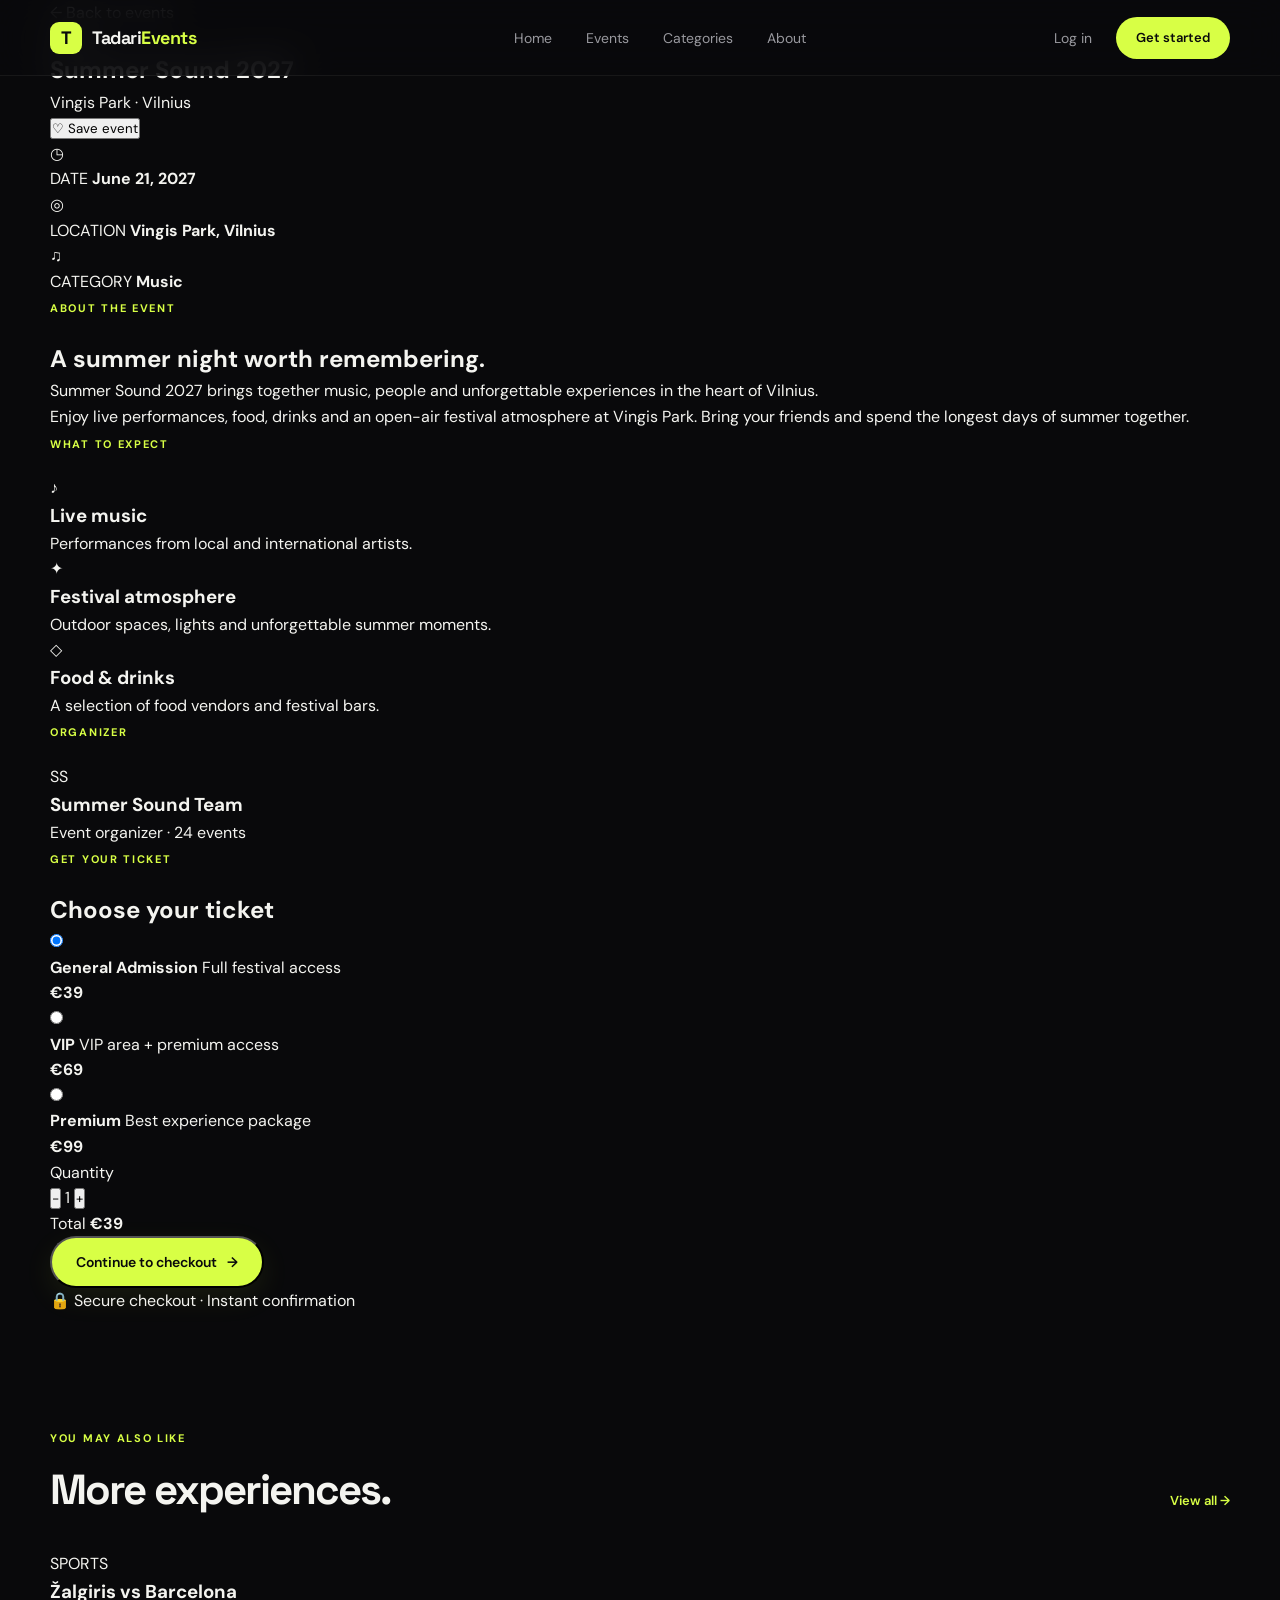
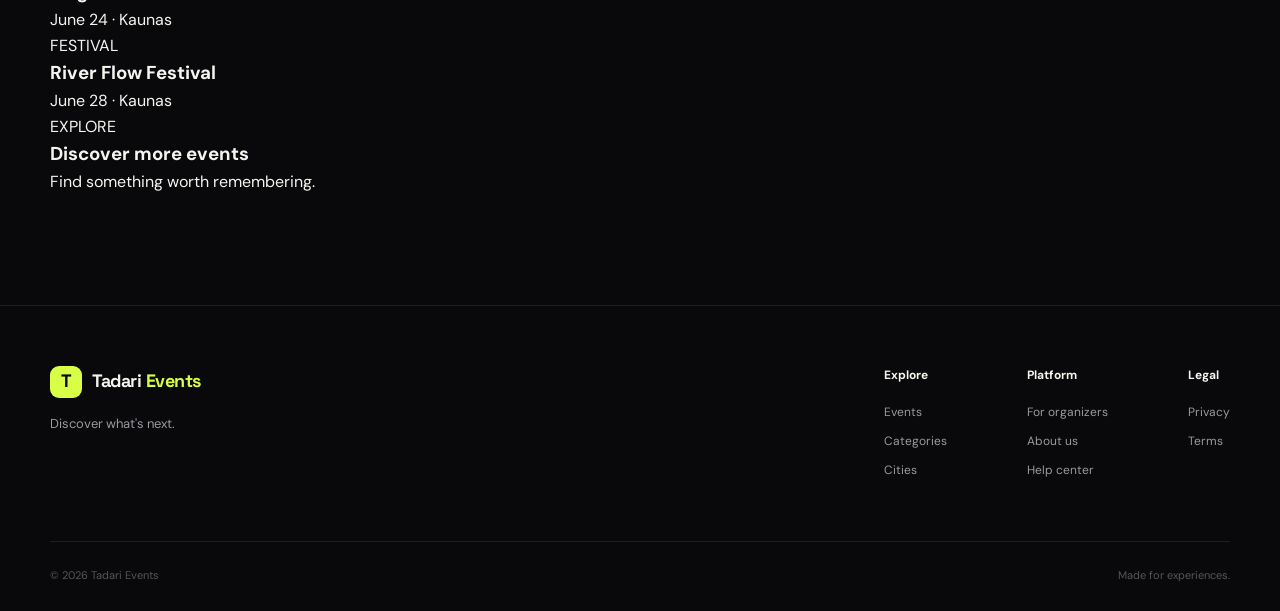
==== event.html @ 3b895009 "event.html" ====
<!DOCTYPE html>
<html lang="en">
<head>
    <meta charset="UTF-8">
    <meta name="viewport" content="width=device-width, initial-scale=1.0">

    <title>Summer Sound 2027 — Tadari Events</title>

    <meta
        name="description"
        content="Summer Sound 2027 event details and tickets."
    >

    <link rel="preconnect" href="https://fonts.googleapis.com">
    <link rel="preconnect" href="https://fonts.gstatic.com" crossorigin>

    <link
        href="https://fonts.googleapis.com/css2?family=DM+Sans:wght@400;500;600;700&family=Space+Grotesk:wght@500;600;700&display=swap"
        rel="stylesheet"
    >

    <link rel="stylesheet" href="style.css">
</head>

<body>

<!-- =========================
     HEADER
========================= -->

<header class="header">

    <div class="container nav">

        <a href="index.html" class="logo">

            <span class="logo-mark">T</span>

            <span>
                Tadari<span class="logo-accent">Events</span>
            </span>

        </a>


        <nav class="main-nav">

            <a href="index.html">
                Home
            </a>

            <a href="index.html#events">
                Events
            </a>

            <a href="index.html#categories">
                Categories
            </a>

            <a href="index.html#about">
                About
            </a>

        </nav>


        <div class="nav-actions">

            <a href="#" class="login-link">
                Log in
            </a>

            <a href="#" class="btn btn-small">
                Get started
            </a>

        </div>


        <button
            class="mobile-menu"
            id="mobileMenu"
            aria-label="Open menu"
        >
            <span></span>
            <span></span>
            <span></span>
        </button>

    </div>

</header>


<!-- =========================
     EVENT HERO
========================= -->

<main>

<section class="event-detail-hero">

    <div class="event-detail-image">

        <div class="event-detail-overlay"></div>

        <div class="container event-detail-content">

            <a
                href="index.html#events"
                class="back-link"
            >
                ← Back to events
            </a>


            <div class="event-detail-bottom">

                <div>

                    <span class="event-detail-category">
                        MUSIC
                    </span>

                    <h1>
                        Summer Sound 2027
                    </h1>

                    <p class="event-detail-location">
                        Vingis Park · Vilnius
                    </p>

                </div>


                <button
                    class="detail-favorite"
                    id="detailFavorite"
                >
                    ♡
                    <span>
                        Save event
                    </span>
                </button>

            </div>

        </div>

    </div>

</section>


<!-- =========================
     EVENT INFORMATION
========================= -->

<section class="event-main">

    <div class="container event-layout">


        <!-- LEFT -->

        <div class="event-description">

            <div class="event-meta">

                <div class="meta-item">

                    <span class="meta-icon">
                        ◷
                    </span>

                    <div>

                        <span class="meta-label">
                            DATE
                        </span>

                        <strong>
                            June 21, 2027
                        </strong>

                    </div>

                </div>


                <div class="meta-item">

                    <span class="meta-icon">
                        ◎
                    </span>

                    <div>

                        <span class="meta-label">
                            LOCATION
                        </span>

                        <strong>
                            Vingis Park, Vilnius
                        </strong>

                    </div>

                </div>


                <div class="meta-item">

                    <span class="meta-icon">
                        ♫
                    </span>

                    <div>

                        <span class="meta-label">
                            CATEGORY
                        </span>

                        <strong>
                            Music
                        </strong>

                    </div>

                </div>

            </div>


            <div class="detail-section">

                <span class="section-label">
                    ABOUT THE EVENT
                </span>

                <h2>
                    A summer night worth remembering.
                </h2>

                <p>
                    Summer Sound 2027 brings together music,
                    people and unforgettable experiences in
                    the heart of Vilnius.
                </p>

                <p>
                    Enjoy live performances, food, drinks and
                    an open-air festival atmosphere at Vingis
                    Park. Bring your friends and spend the
                    longest days of summer together.
                </p>

            </div>


            <div class="detail-section">

                <span class="section-label">
                    WHAT TO EXPECT
                </span>


                <div class="expect-grid">

                    <div class="expect-item">

                        <span class="expect-icon">
                            ♪
                        </span>

                        <h3>
                            Live music
                        </h3>

                        <p>
                            Performances from local and
                            international artists.
                        </p>

                    </div>


                    <div class="expect-item">

                        <span class="expect-icon">
                            ✦
                        </span>

                        <h3>
                            Festival atmosphere
                        </h3>

                        <p>
                            Outdoor spaces, lights and
                            unforgettable summer moments.
                        </p>

                    </div>


                    <div class="expect-item">

                        <span class="expect-icon">
                            ◇
                        </span>

                        <h3>
                            Food & drinks
                        </h3>

                        <p>
                            A selection of food vendors
                            and festival bars.
                        </p>

                    </div>

                </div>

            </div>


            <div class="detail-section organizer-section">

                <span class="section-label">
                    ORGANIZER
                </span>

                <div class="organizer">

                    <div class="organizer-avatar">
                        SS
                    </div>

                    <div>

                        <h3>
                            Summer Sound Team
                        </h3>

                        <p>
                            Event organizer · 24 events
                        </p>

                    </div>

                </div>

            </div>

        </div>


        <!-- RIGHT / TICKET CARD -->

        <aside class="ticket-card">

            <div class="ticket-card-header">

                <span class="section-label">
                    GET YOUR TICKET
                </span>

                <h2>
                    Choose your ticket
                </h2>

            </div>


            <!-- Ticket 1 -->

            <label class="ticket-option">

                <input
                    type="radio"
                    name="ticket"
                    value="39"
                    checked
                >

                <div class="ticket-option-content">

                    <div>

                        <strong>
                            General Admission
                        </strong>

                        <span>
                            Full festival access
                        </span>

                    </div>

                    <b>
                        €39
                    </b>

                </div>

            </label>


            <!-- Ticket 2 -->

            <label class="ticket-option">

                <input
                    type="radio"
                    name="ticket"
                    value="69"
                >

                <div class="ticket-option-content">

                    <div>

                        <strong>
                            VIP
                        </strong>

                        <span>
                            VIP area + premium access
                        </span>

                    </div>

                    <b>
                        €69
                    </b>

                </div>

            </label>


            <!-- Ticket 3 -->

            <label class="ticket-option">

                <input
                    type="radio"
                    name="ticket"
                    value="99"
                >

                <div class="ticket-option-content">

                    <div>

                        <strong>
                            Premium
                        </strong>

                        <span>
                            Best experience package
                        </span>

                    </div>

                    <b>
                        €99
                    </b>

                </div>

            </label>


            <!-- Quantity -->

            <div class="quantity-row">

                <span>
                    Quantity
                </span>

                <div class="quantity">

                    <button id="quantityMinus">
                        −
                    </button>

                    <span id="quantity">
                        1
                    </span>

                    <button id="quantityPlus">
                        +
                    </button>

                </div>

            </div>


            <!-- Total -->

            <div class="ticket-total">

                <span>
                    Total
                </span>

                <strong id="totalPrice">
                    €39
                </strong>

            </div>


            <button
                class="btn btn-primary ticket-button"
                id="buyButton"
            >
                Continue to checkout
                <span>→</span>
            </button>


            <p class="secure-text">
                🔒 Secure checkout · Instant confirmation
            </p>

        </aside>

    </div>

</section>


<!-- =========================
     RELATED EVENTS
========================= -->

<section class="section related-section">

    <div class="container">

        <div class="section-header">

            <div>

                <span class="section-label">
                    YOU MAY ALSO LIKE
                </span>

                <h2>
                    More experiences.
                </h2>

            </div>

            <a
                href="index.html#events"
                class="text-link"
            >
                View all →
            </a>

        </div>


        <div class="related-grid">

            <a
                href="event.html"
                class="related-card"
            >

                <div class="related-image related-image-1">

                    <span>
                        SPORTS
                    </span>

                </div>

                <div class="related-info">

                    <h3>
                        Žalgiris vs Barcelona
                    </h3>

                    <p>
                        June 24 · Kaunas
                    </p>

                </div>

            </a>


            <a
                href="event.html"
                class="related-card"
            >

                <div class="related-image related-image-2">

                    <span>
                        FESTIVAL
                    </span>

                </div>

                <div class="related-info">

                    <h3>
                        River Flow Festival
                    </h3>

                    <p>
                        June 28 · Kaunas
                    </p>

                </div>

            </a>


            <a
                href="index.html#events"
                class="related-card"
            >

                <div class="related-image related-image-3">

                    <span>
                        EXPLORE
                    </span>

                </div>

                <div class="related-info">

                    <h3>
                        Discover more events
                    </h3>

                    <p>
                        Find something worth remembering.
                    </p>

                </div>

            </a>

        </div>

    </div>

</section>

</main>


<!-- =========================
     FOOTER
========================= -->

<footer class="footer">

    <div class="container footer-content">

        <div>

            <a
                href="index.html"
                class="logo footer-logo"
            >

                <span class="logo-mark">
                    T
                </span>

                <span>
                    Tadari<span class="logo-accent">
                        Events
                    </span>
                </span>

            </a>

            <p class="footer-description">
                Discover what's next.
            </p>

        </div>


        <div class="footer-links">

            <div>

                <h4>
                    Explore
                </h4>

                <a href="index.html#events">
                    Events
                </a>

                <a href="index.html#categories">
                    Categories
                </a>

                <a href="#">
                    Cities
                </a>

            </div>


            <div>

                <h4>
                    Platform
                </h4>

                <a href="#">
                    For organizers
                </a>

                <a href="index.html#about">
                    About us
                </a>

                <a href="#">
                    Help center
                </a>

            </div>


            <div>

                <h4>
                    Legal
                </h4>

                <a href="#">
                    Privacy
                </a>

                <a href="#">
                    Terms
                </a>

            </div>

        </div>

    </div>


    <div class="container copyright">

        <span>
            © 2026 Tadari Events
        </span>

        <span>
            Made for experiences.
        </span>

    </div>

</footer>


<script src="app.js"></script>

</body>
</html>
---- style.css ----
/* ==========================================
   TADARI EVENTS
   MAIN STYLESHEET
========================================== */


/* ==========================================
   VARIABLES
========================================== */

:root {

    --bg: #09090b;

    --surface: #111114;

    --surface-light: #18181c;

    --text: #f4f4f0;

    --text-muted: #99999f;

    --text-dark: #65656b;

    --accent: #d8ff45;

    --accent-dark: #b9df28;

    --border: rgba(255, 255, 255, 0.09);

    --container: 1180px;

    --radius: 18px;
}


/* ==========================================
   RESET
========================================== */

* {
    margin: 0;
    padding: 0;
    box-sizing: border-box;
}


html {
    scroll-behavior: smooth;
}


body {

    font-family:
        "DM Sans",
        Arial,
        sans-serif;

    background: var(--bg);

    color: var(--text);

    line-height: 1.6;

    overflow-x: hidden;
}


body,
button,
input,
select {
    font-family:
        "DM Sans",
        Arial,
        sans-serif;
}


a {
    color: inherit;

    text-decoration: none;
}


button {
    font-family: inherit;

    cursor: pointer;
}


img {
    max-width: 100%;

    display: block;
}


/* ==========================================
   CONTAINER
========================================== */

.container {

    width:
        min(
            calc(100% - 48px),
            var(--container)
        );

    margin-left: auto;

    margin-right: auto;
}


/* ==========================================
   HEADER
========================================== */

.header {

    position: fixed;

    top: 0;
    left: 0;

    width: 100%;

    height: 76px;

    z-index: 1000;

    background:
        rgba(9, 9, 11, 0.82);

    backdrop-filter:
        blur(18px);

    -webkit-backdrop-filter:
        blur(18px);

    border-bottom:
        1px solid rgba(255,255,255,0.06);
}


.nav {

    height: 76px;

    display: flex;

    align-items: center;

    justify-content: space-between;
}


/* ==========================================
   LOGO
========================================== */

.logo {

    display: flex;

    align-items: center;

    gap: 10px;

    font-family:
        "Space Grotesk",
        sans-serif;

    font-size: 18px;

    font-weight: 700;

    letter-spacing: -0.5px;
}


.logo-mark {

    width: 32px;

    height: 32px;

    display: grid;

    place-items: center;

    background: var(--accent);

    color: #09090b;

    border-radius: 9px;

    font-weight: 700;
}


.logo-accent {
    color: var(--accent);
}


/* ==========================================
   NAVIGATION
========================================== */

.main-nav {

    display: flex;

    align-items: center;

    gap: 34px;

    margin-left: 70px;
}


.main-nav a {

    position: relative;

    color: var(--text-muted);

    font-size: 14px;

    transition:
        color 0.2s ease;
}


.main-nav a:hover,
.main-nav a.active {

    color: var(--text);
}


.main-nav a.active::after {

    content: "";

    position: absolute;

    left: 0;
    right: 0;

    bottom: -10px;

    width: 4px;

    height: 4px;

    margin: auto;

    background: var(--accent);

    border-radius: 50%;
}


/* ==========================================
   NAV ACTIONS
========================================== */

.nav-actions {

    display: flex;

    align-items: center;

    gap: 24px;
}


.login-link {

    color: var(--text-muted);

    font-size: 14px;

    transition:
        color 0.2s ease;
}


.login-link:hover {
    color: var(--text);
}


/* ==========================================
   BUTTONS
========================================== */

.btn {

    display: inline-flex;

    align-items: center;

    justify-content: center;

    gap: 10px;

    border-radius: 999px;

    font-weight: 600;

    transition:
        transform 0.2s ease,
        background 0.2s ease,
        box-shadow 0.2s ease;
}


.btn:hover {

    transform:
        translateY(-2px);
}


.btn-small {

    background: var(--accent);

    color: #09090b;

    padding: 11px 20px;

    font-size: 13px;
}


.btn-primary {

    background: var(--accent);

    color: #09090b;

    padding: 15px 24px;

    font-size: 14px;

    box-shadow:
        0 10px 30px
        rgba(216,255,69,0.08);
}


.btn-primary:hover {

    background: #e3ff70;

    box-shadow:
        0 15px 35px
        rgba(216,255,69,0.14);
}


.btn-secondary {

    background:
        rgba(255,255,255,0.04);

    border:
        1px solid var(--border);

    color: var(--text);

    padding: 14px 23px;

    font-size: 14px;
}


.btn-secondary:hover {

    background:
        rgba(255,255,255,0.08);
}


/* ==========================================
   MOBILE MENU
========================================== */

.mobile-menu {

    display: none;

    background: transparent;

    border: none;

    padding: 5px;
}


.mobile-menu span {

    display: block;

    width: 24px;

    height: 2px;

    background: white;

    margin: 5px 0;

    border-radius: 10px;
}


/* ==========================================
   HERO
========================================== */

.hero {

    position: relative;

    min-height: 760px;

    display: flex;

    align-items: center;

    padding-top: 76px;

    overflow: hidden;
}


.hero-background {

    position: absolute;

    inset: 0;

    pointer-events: none;

    background:

        radial-gradient(
            circle at 72% 42%,
            rgba(216,255,69,0.10),
            transparent 28%
        ),

        radial-gradient(
            circle at 25% 60%,
            rgba(115,75,255,0.08),
            transparent 32%
        ),

        linear-gradient(
            180deg,
            #0b0b0d 0%,
            #09090b 100%
        );
}


.hero-background::after {

    content: "";

    position: absolute;

    width: 600px;

    height: 600px;

    right: -250px;

    top: 100px;

    border-radius: 50%;

    background:
        rgba(216,255,69,0.025);

    filter: blur(50px);
}


.hero-content {

    position: relative;

    z-index: 2;
}


.hero-text {

    max-width: 820px;

    padding-top: 50px;
}


.eyebrow,
.section-label {

    display: inline-block;

    color: var(--accent);

    font-size: 11px;

    font-weight: 700;

    letter-spacing: 1.7px;

    margin-bottom: 22px;
}


.hero h1 {

    font-family:
        "Space Grotesk",
        sans-serif;

    font-size:
        clamp(
            52px,
            8vw,
            92px
        );

    line-height: 0.94;

    letter-spacing: -5px;

    max-width: 900px;
}


.hero h1 span {

    display: block;

    color: var(--accent);
}


.hero-text p {

    max-width: 520px;

    color: var(--text-muted);

    font-size: 17px;

    line-height: 1.7;

    margin-top: 28px;
}


/* ==========================================
   HERO BUTTONS
========================================== */

.hero-buttons {

    display: flex;

    align-items: center;

    gap: 12px;

    margin-top: 32px;
}


/* ==========================================
   SEARCH BOX
========================================== */

.search-box {

    margin-top: 65px;

    width: 100%;

    max-width: 850px;

    min-height: 90px;

    display: flex;

    align-items: center;

    padding: 10px;

    background:
        rgba(18,18,22,0.94);

    border:
        1px solid var(--border);

    border-radius: 20px;

    box-shadow:
        0 25px 80px
        rgba(0,0,0,0.35);
}


.search-item {

    flex: 1;

    display: flex;

    align-items: center;

    gap: 15px;

    padding:
        0 20px;
}


.search-icon {

    color: var(--accent);

    font-size: 26px;

    line-height: 1;
}


.search-field {
    width: 100%;
}


.search-label {

    display: block;

    color: var(--text-dark);

    font-size: 10px;

    font-weight: 700;

    text-transform: uppercase;

    letter-spacing: 1.3px;
}


.search-item input,
.search-item select {

    width: 100%;

    margin-top: 3px;

    padding: 0;

    border: none;

    outline: none;

    background: transparent;

    color: var(--text);

    font-size: 14px;
}


.search-item input::placeholder {
    color: #77777d;
}


.search-item select {
    cursor: pointer;
}


.search-item select option {

    background: #151519;

    color: white;
}


.search-divider {

    width: 1px;

    height: 42px;

    background: var(--border);
}


.search-button {

    border: none;

    background: var(--accent);

    color: #09090b;

    padding:
        17px 28px;

    border-radius: 14px;

    font-size: 13px;

    font-weight: 700;

    transition:
        background 0.2s ease,
        transform 0.2s ease;
}


.search-button:hover {

    background: #e3ff70;

    transform:
        translateY(-1px);
}


/* ==========================================
   TRUST BAR
========================================== */

.trust-bar {

    border-top:
        1px solid var(--border);

    border-bottom:
        1px solid var(--border);
}


.trust-content {

    min-height: 74px;

    display: flex;

    align-items: center;

    justify-content: space-between;
}


.trust-content > span {

    color: #55555b;

    font-size: 10px;

    font-weight: 700;

    letter-spacing: 1.6px;
}


.trust-items {

    display: flex;

    align-items: center;

    gap: 42px;

    color: #68686e;

    font-size: 13px;
}


/* ==========================================
   GENERAL SECTIONS
========================================== */

.section {

    padding:
        110px 0;
}


.section-header {

    display: flex;

    align-items: flex-end;

    justify-content: space-between;

    gap: 30px;

    margin-bottom: 40px;
}


.section-header h2 {

    font-family:
        "Space Grotesk",
        sans-serif;

    font-size: 42px;

    line-height: 1;

    letter-spacing: -2px;
}


.text-link {

    color: var(--accent);

    font-size: 13px;

    font-weight: 600;
}


/* ==========================================
   CATEGORIES
========================================== */

.categories {

    display: grid;

    grid-template-columns:
        repeat(4, 1fr);

    gap: 14px;
}


.category-card {

    min-height: 180px;

    display: flex;

    flex-direction: column;

    justify-content: space-between;

    padding: 26px;

    background: var(--surface);

    border:
        1px solid var(--border);

    border-radius: var(--radius);

    color: var(--text);

    text-align: left;

    transition:
        transform 0.25s ease,
        border-color 0.25s ease,
        background 0.25s ease;
}


.category-card:hover,
.category-card.active {

    transform:
        translateY(-5px);

    background: #17171b;

    border-color:
        rgba(216,255,69,0.45);
}


.category-icon {

    font-size: 34px;

    line-height: 1;

    color: var(--accent);
}


.category-name {

    font-family:
        "Space Grotesk",
        sans-serif;

    font-size: 21px;

    font-weight: 600;
}


.category-count {

    color: var(--text-muted);

    font-size: 12px;
}


/* ==========================================
   EVENTS
========================================== */

.events-section {

    background:
        linear-gradient(
            180deg,
            transparent,
            rgba(255,255,255,0.012)
        );
}


.events-grid {

    display: grid;

    grid-template-columns:
        repeat(3, 1fr);

    gap: 22px;
}


.event-card {

    overflow: hidden;

    background: var(--surface);

    border:
        1px solid var(--border);

    border-radius: 20px;

    transition:
        transform 0.25s ease,
        border-color 0.25s ease,
        box-shadow 0.25s ease;
}


.event-card:hover {

    transform:
        translateY(-6px);

    border-color:
        rgba(216,255,69,0.30);

    box-shadow:
        0 20px 60px
        rgba(0,0,0,0.18);
}


/* ==========================================
   EVENT IMAGES
========================================== */

.event-image {

    position: relative;

    height: 250px;

    overflow: hidden;

    background-size: cover;

    background-position: center;

    transition:
        transform 0.4s ease;
}


.event-card:hover .event-image {

    transform:
        scale(1.015);
}


.image-1 {

    background:
        linear-gradient(
            135deg,
            #4c1e57 0%,
            #243d59 50%,
            #c9793e 100%
        );
}


.image-2 {

    background:
        linear-gradient(
            135deg,
            #082d4f 0%,
            #0e6470 50%,
            #132e47 100%
        );
}


.image-3 {

    background:
        linear-gradient(
            135deg,
            #d85a35 0%,
            #dda13b 48%,
            #285d4d 100%
        );
}


.image-overlay {

    position: absolute;

    inset: 0;

    background:
        linear-gradient(
            180deg,
            rgba(0,0,0,0.15),
            transparent 45%,
            rgba(0,0,0,0.2)
        );

    pointer-events: none;
}


/* ==========================================
   EVENT CATEGORY
========================================== */

.event-category {

    position: absolute;

    top: 16px;

    left: 16px;

    z-index: 2;

    padding:
        7px 10px;

    border-radius: 999px;

    background:
        rgba(0,0,0,0.55);

    backdrop-filter:
        blur(10px);

    color: white;

    font-size: 9px;

    font-weight: 700;

    letter-spacing: 1px;
}


/* ==========================================
   FAVORITE
========================================== */

.favorite {

    position: absolute;

    top: 14px;

    right: 14px;

    z-index: 3;

    width: 36px;

    height: 36px;

    display: grid;

    place-items: center;

    border:
        1px solid
        rgba(255,255,255,0.2);

    border-radius: 50%;

    background:
        rgba(0,0,0,0.4);

    color: white;

    font-size: 18px;

    transition:
        background 0.2s ease,
        color 0.2s ease,
        transform 0.2s ease;
}


.favorite:hover,
.favorite.liked {

    background: var(--accent);

    color: #09090b;

    transform:
        scale(1.05);
}


/* ==========================================
   EVENT INFORMATION
========================================== */

.event-info {

    display: flex;

    gap: 20px;

    padding: 22px;
}


.event-date {

    min-width: 42px;

    display: flex;

    flex-direction: column;

    align-items: center;
}


.date-day {

    font-family:
        "Space Grotesk",
        sans-serif;

    font-size: 26px;

    font-weight: 700;

    line-height: 1;
}


.date-month {

    margin-top: 5px;

    color: var(--accent);

    font-size: 10px;

    font-weight: 700;

    letter-spacing: 0.8px;
}


.event-details {

    flex: 1;

    min-width: 0;
}


.event-details h3 {

    font-family:
        "Space Grotesk",
        sans-serif;

    font-size: 17px;

    line-height: 1.2;
}


.event-details p {

    margin-top: 7px;

    color: var(--text-muted);

    font-size: 12px;
}


.event-bottom {

    display: flex;

    align-items: center;

    justify-content: space-between;

    gap: 15px;

    margin-top: 20px;
}


.price {

    color: var(--text-muted);

    font-size: 12px;
}


.arrow-button {

    width: 32px;

    height: 32px;

    display: grid;

    place-items: center;

    border:
        1px solid var(--border);

    border-radius: 50%;

    background: transparent;

    color: white;

    transition:
        background 0.2s ease,
        color 0.2s ease;
}


.event-card:hover .arrow-button {

    background: var(--accent);

    color: #09090b;

    border-color: var(--accent);
}


/* ==========================================
   FILTER
========================================== */

.filter-button {

    padding:
        10px 16px;

    border:
        1px solid var(--border);

    border-radius: 999px;

    background: transparent;

    color: var(--text-muted);

    font-size: 12px;

    transition:
        border-color 0.2s ease,
        color 0.2s ease;
}


.filter-button:hover {

    color: var(--text);

    border-color:
        rgba(255,255,255,0.25);
}


/* ==========================================
   EMPTY STATE
========================================== */

.empty-state {

    display: none;

    text-align: center;

    padding: 80px 0;

    color: var(--text-muted);
}


.empty-state.visible {
    display: block;
}


.empty-icon {

    margin-bottom: 12px;

    color: var(--accent);

    font-size: 42px;
}


.empty-state h3 {

    color: var(--text);

    font-family:
        "Space Grotesk",
        sans-serif;

    font-size: 22px;

    margin-bottom: 6px;
}


.empty-state p {

    font-size: 13px;
}


/* ==========================================
   WHY SECTION
========================================== */

.why-section {

    padding:
        120px 0;

    background: #101014;

    border-top:
        1px solid var(--border);

    border-bottom:
        1px solid var(--border);
}


.why-layout {

    display: grid;

    grid-template-columns:
        1fr 1.2fr;

    gap: 100px;
}


.why-title h2 {

    font-family:
        "Space Grotesk",
        sans-serif;

    font-size: 48px;

    line-height: 1;

    letter-spacing: -2px;
}


.features {

    display: flex;

    flex-direction: column;
}


.feature {

    display: grid;

    grid-template-columns: 70px 1fr;

    gap: 25px;

    padding: 28px 0;

    border-top:
        1px solid var(--border);
}


.feature:last-child {

    border-bottom:
        1px solid var(--border);
}


.feature-number {

    color: var(--accent);

    font-size: 12px;

    font-weight: 700;
}


.feature h3 {

    font-family:
        "Space Grotesk",
        sans-serif;

    font-size: 20px;
}


.feature p {

    max-width: 500px;

    margin-top: 8px;

    color: var(--text-muted);

    font-size: 13px;
}


/* ==========================================
   CTA
========================================== */

.cta-section {

    padding:
        100px 0;
}


.cta {

    max-width: 720px;

    margin:
        0 auto;

    padding:
        70px 30px;

    text-align: center;

    border:
        1px solid var(--border);

    border-radius: 26px;

    background:
        radial-gradient(
            circle at center,
            rgba(216,255,69,0.07),
            transparent 55%
        );
}


.cta h2 {

    margin-bottom: 18px;

    font-family:
        "Space Grotesk",
        sans-serif;

    font-size: 48px;

    line-height: 1;

    letter-spacing: -2px;
}


.cta p {

    max-width: 500px;

    margin:
        0 auto 28px;

    color: var(--text-muted);
}


/* ==========================================
   FOOTER
========================================== */

.footer {

    padding-top: 60px;

    border-top:
        1px solid var(--border);
}


.footer-content {

    display: flex;

    justify-content: space-between;

    gap: 80px;

    padding-bottom: 60px;
}


.footer-description {

    margin-top: 16px;

    color: var(--text-muted);

    font-size: 13px;
}


.footer-links {

    display: flex;

    gap: 80px;
}


.footer-links div {

    display: flex;

    flex-direction: column;

    gap: 10px;
}


.footer-links h4 {

    margin-bottom: 8px;

    font-size: 12px;
}


.footer-links a {

    color: var(--text-muted);

    font-size: 12px;

    transition:
        color 0.2s ease;
}


.footer-links a:hover {

    color: var(--accent);
}


.copyright {

    min-height: 70px;

    display: flex;

    align-items: center;

    justify-content: space-between;

    border-top:
        1px solid var(--border);

    color: #55555b;

    font-size: 11px;
}


/* ==========================================
   RESPONSIVE — TABLET
========================================== */

@media (max-width: 900px) {

    .main-nav {
        display: none;
    }


    .nav-actions {
        margin-left: auto;

        margin-right: 15px;
    }


    .mobile-menu {
        display: block;
    }


    .categories {

        grid-template-columns:
            repeat(2, 1fr);
    }


    .events-grid {

        grid-template-columns:
            repeat(2, 1fr);
    }


    .why-layout {

        grid-template-columns: 1fr;

        gap: 60px;
    }

}


/* ==========================================
   RESPONSIVE — MOBILE
========================================== */

@media (max-width: 650px) {

    .container {

        width:
            calc(100% - 30px);
    }


    .header {
        height: 68px;
    }


    .nav {
        height: 68px;
    }


    .nav-actions .login-link,
    .nav-actions .btn {
        display: none;
    }


    .hero {

        min-height: auto;

        padding-top: 100px;

        padding-bottom: 60px;
    }


    .hero-text {

        padding-top: 25px;
    }


    .hero h1 {

        font-size: 54px;

        letter-spacing: -3px;
    }


    .hero-text p {

        font-size: 15px;
    }


    .hero-buttons {

        flex-direction: column;

        align-items: stretch;
    }


    .hero-buttons .btn {

        width: 100%;
    }


    .search-box {

        flex-direction: column;

        align-items: stretch;

        gap: 10px;

        padding: 14px;
    }


    .search-item {

        width: 100%;

        min-height: 52px;

        padding:
            0 10px;
    }


    .search-divider {

        width: 100%;

        height: 1px;
    }


    .search-button {

        width: 100%;
    }


    .trust-content {

        flex-direction: column;

        align-items: flex-start;

        gap: 12px;

        padding:
            20px 0;
    }


    .trust-items {

        flex-wrap: wrap;

        gap: 15px;
    }


    .section {

        padding:
            80px 0;
    }


    .section-header {

        align-items: flex-start;

        flex-direction: column;

        gap: 20px;
    }


    .section-header h2 {

        font-size: 34px;
    }


    .categories {

        grid-template-columns:
            repeat(2, 1fr);

        gap: 10px;
    }


    .category-card {

        min-height: 145px;

        padding: 20px;
    }


    .category-name {

        font-size: 18px;
    }


    .events-grid {

        grid-template-columns: 1fr;
    }


    .event-image {

        height: 220px;
    }


    .why-title h2 {

        font-size: 40px;
    }


    .feature {

        grid-template-columns:
            45px 1fr;

        gap: 15px;
    }


    .cta {

        padding:
            55px 20px;
    }


    .cta h2 {

        font-size: 38px;
    }


    .footer-content {

        flex-direction: column;

        gap: 45px;
    }


    .footer-links {

        display: grid;

        grid-template-columns:
            repeat(3, 1fr);

        gap: 20px;
    }


    .copyright {

        flex-direction: column;

        align-items: flex-start;

        justify-content: center;

        gap: 5px;
    }

}
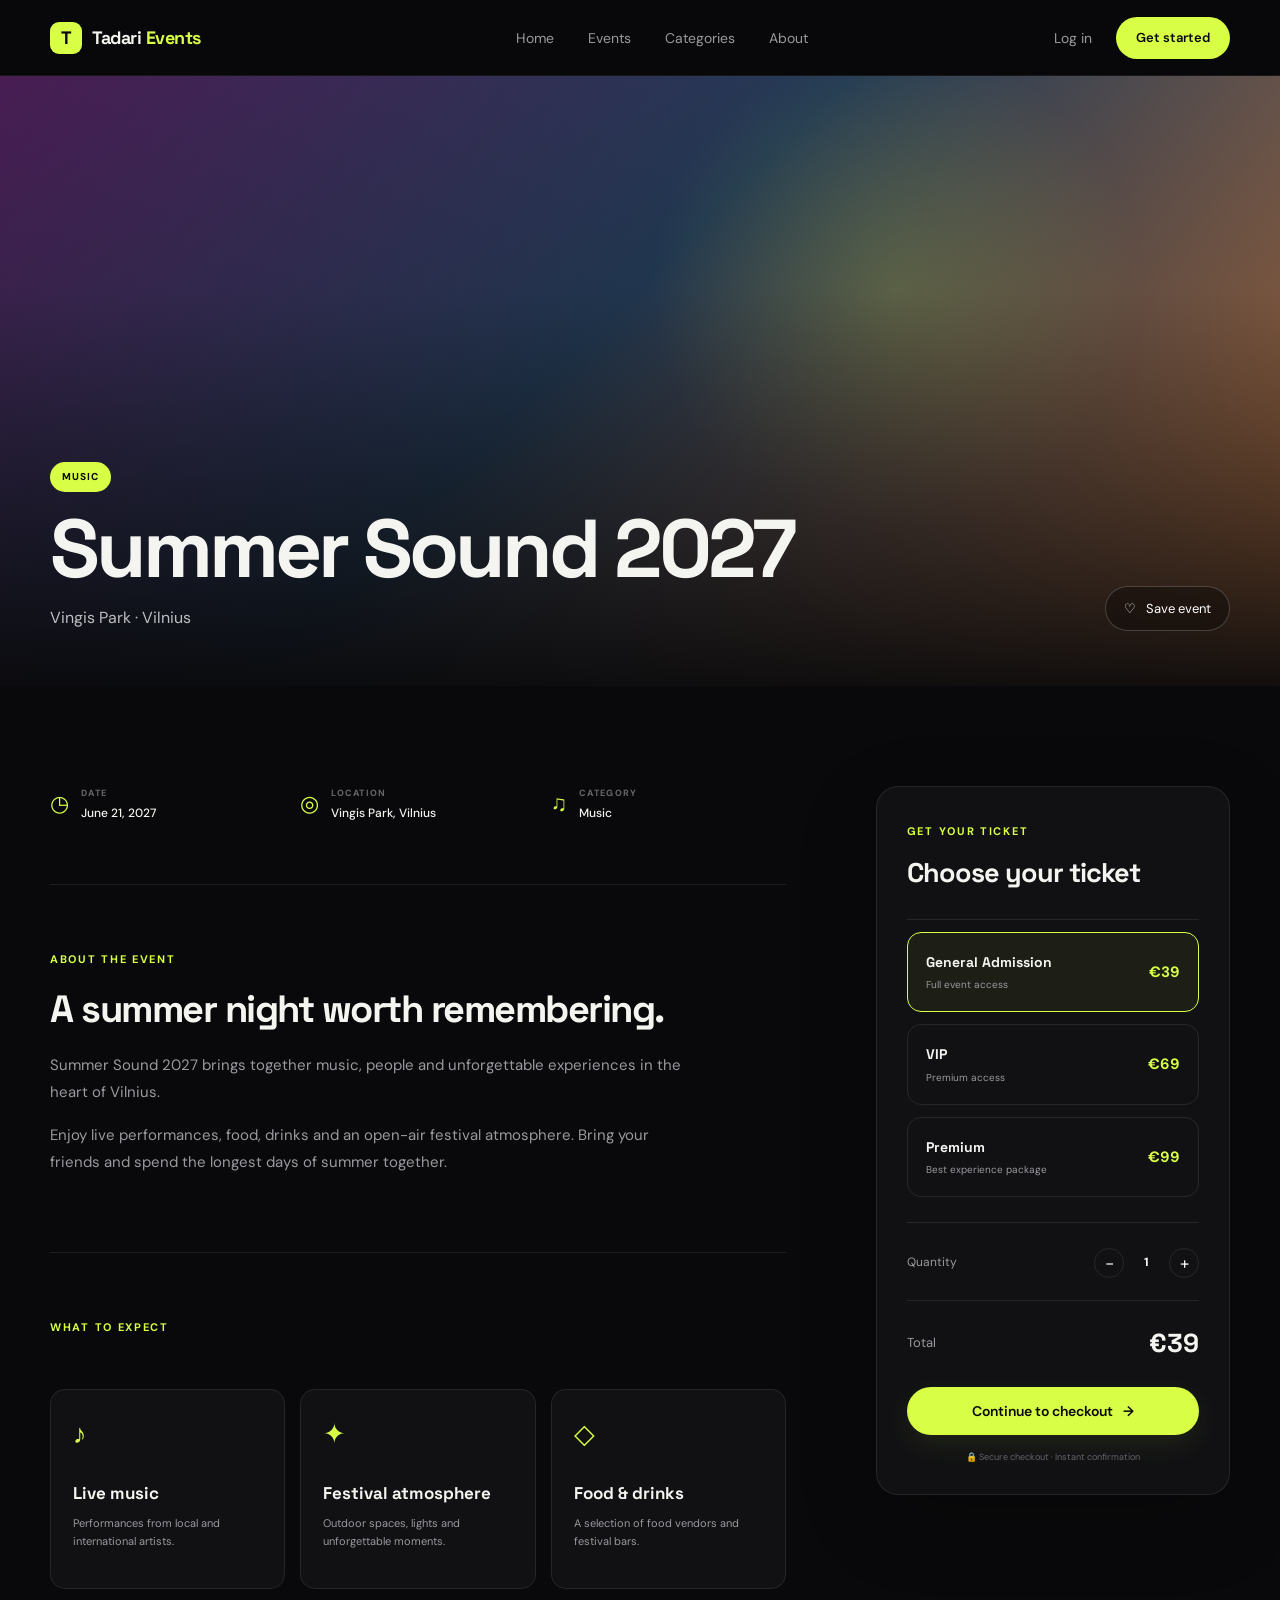
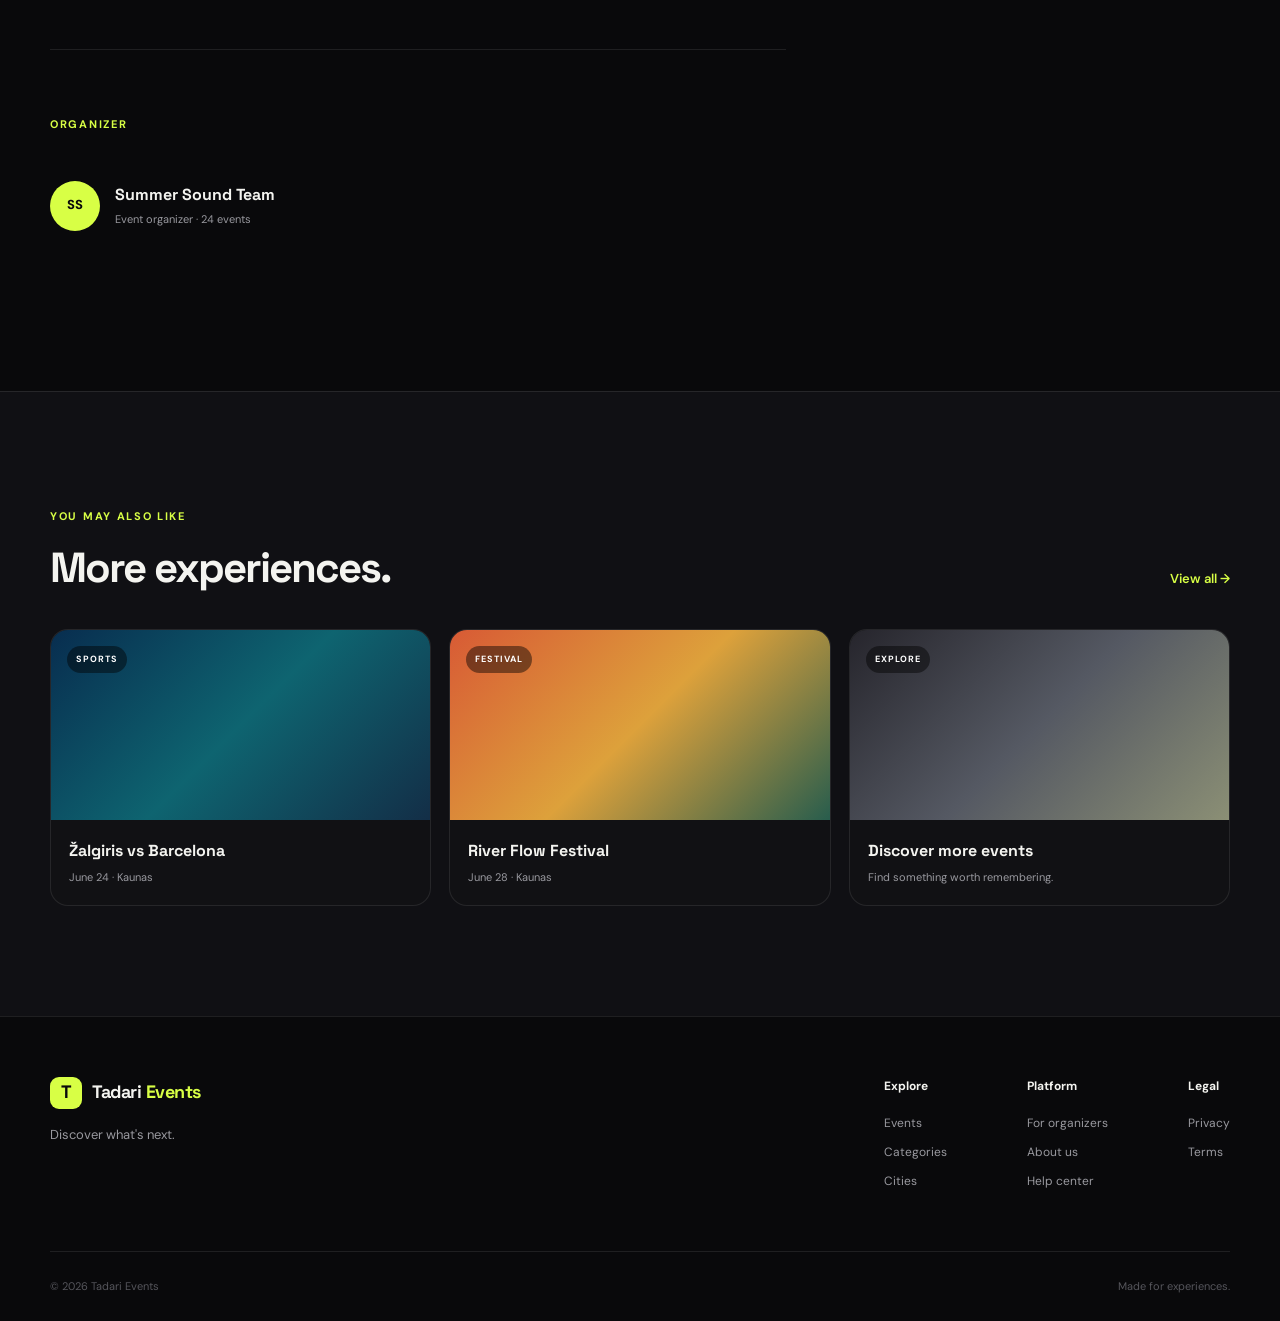
==== commit e0a96f03: "event.html" ====
--- a/event.html
+++ b/event.html
@@ -1,18 +1,29 @@
 <!DOCTYPE html>
 <html lang="en">
+
 <head>
+
     <meta charset="UTF-8">
-    <meta name="viewport" content="width=device-width, initial-scale=1.0">
-
-    <title>Summer Sound 2027 — Tadari Events</title>
+
+    <meta
+        name="viewport"
+        content="width=device-width, initial-scale=1.0"
+    >
+
+    <title>Tadari Events</title>
 
     <meta
         name="description"
-        content="Summer Sound 2027 event details and tickets."
+        content="Event details — Tadari Events"
     >
 
     <link rel="preconnect" href="https://fonts.googleapis.com">
-    <link rel="preconnect" href="https://fonts.gstatic.com" crossorigin>
+
+    <link
+        rel="preconnect"
+        href="https://fonts.gstatic.com"
+        crossorigin
+    >
 
     <link
         href="https://fonts.googleapis.com/css2?family=DM+Sans:wght@400;500;600;700&family=Space+Grotesk:wght@500;600;700&display=swap"
@@ -20,24 +31,34 @@
     >
 
     <link rel="stylesheet" href="style.css">
+
 </head>
 
+
 <body>
 
-<!-- =========================
+
+<!-- ==========================================
      HEADER
-========================= -->
+========================================== -->
 
 <header class="header">
 
     <div class="container nav">
 
-        <a href="index.html" class="logo">
-
-            <span class="logo-mark">T</span>
+        <a
+            href="index.html"
+            class="logo"
+        >
+
+            <span class="logo-mark">
+                T
+            </span>
 
             <span>
-                Tadari<span class="logo-accent">Events</span>
+                Tadari<span class="logo-accent">
+                    Events
+                </span>
             </span>
 
         </a>
@@ -66,11 +87,17 @@
 
         <div class="nav-actions">
 
-            <a href="#" class="login-link">
+            <a
+                href="#"
+                class="login-link"
+            >
                 Log in
             </a>
 
-            <a href="#" class="btn btn-small">
+            <a
+                href="#"
+                class="btn btn-small"
+            >
                 Get started
             </a>
 
@@ -82,9 +109,11 @@
             id="mobileMenu"
             aria-label="Open menu"
         >
+
             <span></span>
             <span></span>
             <span></span>
+
         </button>
 
     </div>
@@ -92,19 +121,25 @@
 </header>
 
 
-<!-- =========================
+
+<!-- ==========================================
      EVENT HERO
-========================= -->
+========================================== -->
 
 <main>
 
 <section class="event-detail-hero">
 
-    <div class="event-detail-image">
+    <div
+        class="event-detail-image"
+        id="eventHero"
+    >
 
         <div class="event-detail-overlay"></div>
 
+
         <div class="container event-detail-content">
+
 
             <a
                 href="index.html#events"
@@ -116,17 +151,26 @@
 
             <div class="event-detail-bottom">
 
+
                 <div>
 
-                    <span class="event-detail-category">
+                    <span
+                        class="event-detail-category"
+                        id="eventCategory"
+                    >
                         MUSIC
                     </span>
 
-                    <h1>
+
+                    <h1 id="eventTitle">
                         Summer Sound 2027
                     </h1>
 
-                    <p class="event-detail-location">
+
+                    <p
+                        class="event-detail-location"
+                        id="eventLocation"
+                    >
                         Vingis Park · Vilnius
                     </p>
 
@@ -137,10 +181,13 @@
                     class="detail-favorite"
                     id="detailFavorite"
                 >
+
                     ♡
+
                     <span>
                         Save event
                     </span>
+
                 </button>
 
             </div>
@@ -152,20 +199,27 @@
 </section>
 
 
-<!-- =========================
-     EVENT INFORMATION
-========================= -->
+
+<!-- ==========================================
+     EVENT MAIN
+========================================== -->
 
 <section class="event-main">
 
     <div class="container event-layout">
 
 
-        <!-- LEFT -->
+        <!-- ==================================
+             LEFT CONTENT
+        ================================== -->
 
         <div class="event-description">
 
+
+            <!-- EVENT META -->
+
             <div class="event-meta">
+
 
                 <div class="meta-item">
 
@@ -173,19 +227,22 @@
                         ◷
                     </span>
 
+
                     <div>
 
                         <span class="meta-label">
                             DATE
                         </span>
 
-                        <strong>
+
+                        <strong id="eventDate">
                             June 21, 2027
                         </strong>
 
                     </div>
 
                 </div>
+
 
 
                 <div class="meta-item">
@@ -194,19 +251,22 @@
                         ◎
                     </span>
 
+
                     <div>
 
                         <span class="meta-label">
                             LOCATION
                         </span>
 
-                        <strong>
+
+                        <strong id="eventLocationMeta">
                             Vingis Park, Vilnius
                         </strong>
 
                     </div>
 
                 </div>
+
 
 
                 <div class="meta-item">
@@ -215,13 +275,15 @@
                         ♫
                     </span>
 
+
                     <div>
 
                         <span class="meta-label">
                             CATEGORY
                         </span>
 
-                        <strong>
+
+                        <strong id="eventCategoryMeta">
                             Music
                         </strong>
 
@@ -232,31 +294,44 @@
             </div>
 
 
+
+            <!-- ==================================
+                 ABOUT
+            ================================== -->
+
             <div class="detail-section">
 
                 <span class="section-label">
                     ABOUT THE EVENT
                 </span>
 
-                <h2>
+
+                <h2 id="eventHeadline">
                     A summer night worth remembering.
                 </h2>
 
-                <p>
+
+                <p id="eventDescription1">
                     Summer Sound 2027 brings together music,
                     people and unforgettable experiences in
                     the heart of Vilnius.
                 </p>
 
-                <p>
+
+                <p id="eventDescription2">
                     Enjoy live performances, food, drinks and
-                    an open-air festival atmosphere at Vingis
-                    Park. Bring your friends and spend the
-                    longest days of summer together.
+                    an open-air festival atmosphere. Bring your
+                    friends and spend the longest days of summer
+                    together.
                 </p>
 
             </div>
 
+
+
+            <!-- ==================================
+                 WHAT TO EXPECT
+            ================================== -->
 
             <div class="detail-section">
 
@@ -266,6 +341,7 @@
 
 
                 <div class="expect-grid">
+
 
                     <div class="expect-item">
 
@@ -273,11 +349,13 @@
                             ♪
                         </span>
 
-                        <h3>
+
+                        <h3 id="expectTitle1">
                             Live music
                         </h3>
 
-                        <p>
+
+                        <p id="expectText1">
                             Performances from local and
                             international artists.
                         </p>
@@ -285,22 +363,26 @@
                     </div>
 
 
+
                     <div class="expect-item">
 
                         <span class="expect-icon">
                             ✦
                         </span>
 
-                        <h3>
+
+                        <h3 id="expectTitle2">
                             Festival atmosphere
                         </h3>
 
-                        <p>
+
+                        <p id="expectText2">
                             Outdoor spaces, lights and
-                            unforgettable summer moments.
+                            unforgettable moments.
                         </p>
 
                     </div>
+
 
 
                     <div class="expect-item">
@@ -309,11 +391,13 @@
                             ◇
                         </span>
 
-                        <h3>
+
+                        <h3 id="expectTitle3">
                             Food & drinks
                         </h3>
 
-                        <p>
+
+                        <p id="expectText3">
                             A selection of food vendors
                             and festival bars.
                         </p>
@@ -325,25 +409,36 @@
             </div>
 
 
+
+            <!-- ==================================
+                 ORGANIZER
+            ================================== -->
+
             <div class="detail-section organizer-section">
 
                 <span class="section-label">
                     ORGANIZER
                 </span>
 
+
                 <div class="organizer">
 
-                    <div class="organizer-avatar">
+                    <div
+                        class="organizer-avatar"
+                        id="organizerAvatar"
+                    >
                         SS
                     </div>
 
+
                     <div>
 
-                        <h3>
+                        <h3 id="organizerName">
                             Summer Sound Team
                         </h3>
 
-                        <p>
+
+                        <p id="organizerInfo">
                             Event organizer · 24 events
                         </p>
 
@@ -356,15 +451,20 @@
         </div>
 
 
-        <!-- RIGHT / TICKET CARD -->
+
+        <!-- ==================================
+             TICKET CARD
+        ================================== -->
 
         <aside class="ticket-card">
+
 
             <div class="ticket-card-header">
 
                 <span class="section-label">
                     GET YOUR TICKET
                 </span>
+
 
                 <h2>
                     Choose your ticket
@@ -373,7 +473,8 @@
             </div>
 
 
-            <!-- Ticket 1 -->
+
+            <!-- GENERAL -->
 
             <label class="ticket-option">
 
@@ -384,21 +485,24 @@
                     checked
                 >
 
+
                 <div class="ticket-option-content">
 
                     <div>
 
-                        <strong>
+                        <strong id="ticketName1">
                             General Admission
                         </strong>
 
-                        <span>
-                            Full festival access
+
+                        <span id="ticketDescription1">
+                            Full event access
                         </span>
 
                     </div>
 
-                    <b>
+
+                    <b id="ticketPrice1">
                         €39
                     </b>
 
@@ -407,7 +511,8 @@
             </label>
 
 
-            <!-- Ticket 2 -->
+
+            <!-- VIP -->
 
             <label class="ticket-option">
 
@@ -417,21 +522,24 @@
                     value="69"
                 >
 
+
                 <div class="ticket-option-content">
 
                     <div>
 
-                        <strong>
+                        <strong id="ticketName2">
                             VIP
                         </strong>
 
-                        <span>
-                            VIP area + premium access
+
+                        <span id="ticketDescription2">
+                            Premium access
                         </span>
 
                     </div>
 
-                    <b>
+
+                    <b id="ticketPrice2">
                         €69
                     </b>
 
@@ -440,7 +548,8 @@
             </label>
 
 
-            <!-- Ticket 3 -->
+
+            <!-- PREMIUM -->
 
             <label class="ticket-option">
 
@@ -450,21 +559,24 @@
                     value="99"
                 >
 
+
                 <div class="ticket-option-content">
 
                     <div>
 
-                        <strong>
+                        <strong id="ticketName3">
                             Premium
                         </strong>
 
-                        <span>
+
+                        <span id="ticketDescription3">
                             Best experience package
                         </span>
 
                     </div>
 
-                    <b>
+
+                    <b id="ticketPrice3">
                         €99
                     </b>
 
@@ -473,7 +585,8 @@
             </label>
 
 
-            <!-- Quantity -->
+
+            <!-- QUANTITY -->
 
             <div class="quantity-row">
 
@@ -481,17 +594,26 @@
                     Quantity
                 </span>
 
+
                 <div class="quantity">
 
-                    <button id="quantityMinus">
+                    <button
+                        id="quantityMinus"
+                        type="button"
+                    >
                         −
                     </button>
+
 
                     <span id="quantity">
                         1
                     </span>
 
-                    <button id="quantityPlus">
+
+                    <button
+                        id="quantityPlus"
+                        type="button"
+                    >
                         +
                     </button>
 
@@ -500,13 +622,15 @@
             </div>
 
 
-            <!-- Total -->
+
+            <!-- TOTAL -->
 
             <div class="ticket-total">
 
                 <span>
                     Total
                 </span>
+
 
                 <strong id="totalPrice">
                     €39
@@ -515,12 +639,21 @@
             </div>
 
 
+
+            <!-- CHECKOUT -->
+
             <button
                 class="btn btn-primary ticket-button"
                 id="buyButton"
+                type="button"
             >
+
                 Continue to checkout
-                <span>→</span>
+
+                <span>
+                    →
+                </span>
+
             </button>
 
 
@@ -535,13 +668,15 @@
 </section>
 
 
-<!-- =========================
+
+<!-- ==========================================
      RELATED EVENTS
-========================= -->
+========================================== -->
 
 <section class="section related-section">
 
     <div class="container">
+
 
         <div class="section-header">
 
@@ -550,12 +685,14 @@
                 <span class="section-label">
                     YOU MAY ALSO LIKE
                 </span>
+
 
                 <h2>
                     More experiences.
                 </h2>
 
             </div>
+
 
             <a
                 href="index.html#events"
@@ -567,10 +704,12 @@
         </div>
 
 
+
         <div class="related-grid">
 
+
             <a
-                href="event.html"
+                href="event.html?id=zalgiris"
                 class="related-card"
             >
 
@@ -582,12 +721,14 @@
 
                 </div>
 
+
                 <div class="related-info">
 
                     <h3>
                         Žalgiris vs Barcelona
                     </h3>
 
+
                     <p>
                         June 24 · Kaunas
                     </p>
@@ -597,8 +738,9 @@
             </a>
 
 
+
             <a
-                href="event.html"
+                href="event.html?id=river-flow"
                 class="related-card"
             >
 
@@ -610,12 +752,14 @@
 
                 </div>
 
+
                 <div class="related-info">
 
                     <h3>
                         River Flow Festival
                     </h3>
 
+
                     <p>
                         June 28 · Kaunas
                     </p>
@@ -623,6 +767,7 @@
                 </div>
 
             </a>
+
 
 
             <a
@@ -638,12 +783,14 @@
 
                 </div>
 
+
                 <div class="related-info">
 
                     <h3>
                         Discover more events
                     </h3>
 
+
                     <p>
                         Find something worth remembering.
                     </p>
@@ -661,13 +808,15 @@
 </main>
 
 
-<!-- =========================
+
+<!-- ==========================================
      FOOTER
-========================= -->
+========================================== -->
 
 <footer class="footer">
 
     <div class="container footer-content">
+
 
         <div>
 
@@ -680,6 +829,7 @@
                     T
                 </span>
 
+
                 <span>
                     Tadari<span class="logo-accent">
                         Events
@@ -688,6 +838,7 @@
 
             </a>
 
+
             <p class="footer-description">
                 Discover what's next.
             </p>
@@ -695,7 +846,9 @@
         </div>
 
 
+
         <div class="footer-links">
+
 
             <div>
 
@@ -703,14 +856,17 @@
                     Explore
                 </h4>
 
+
                 <a href="index.html#events">
                     Events
                 </a>
 
+
                 <a href="index.html#categories">
                     Categories
                 </a>
 
+
                 <a href="#">
                     Cities
                 </a>
@@ -718,20 +874,24 @@
             </div>
 
 
+
             <div>
 
                 <h4>
                     Platform
                 </h4>
 
+
                 <a href="#">
                     For organizers
                 </a>
 
+
                 <a href="index.html#about">
                     About us
                 </a>
 
+
                 <a href="#">
                     Help center
                 </a>
@@ -739,16 +899,19 @@
             </div>
 
 
+
             <div>
 
                 <h4>
                     Legal
                 </h4>
 
+
                 <a href="#">
                     Privacy
                 </a>
 
+
                 <a href="#">
                     Terms
                 </a>
@@ -760,12 +923,14 @@
     </div>
 
 
+
     <div class="container copyright">
 
         <span>
             © 2026 Tadari Events
         </span>
 
+
         <span>
             Made for experiences.
         </span>
@@ -775,7 +940,9 @@
 </footer>
 
 
+
 <script src="app.js"></script>
 
 </body>
+
 </html>
--- a/style.css
+++ b/style.css
@@ -1956,3 +1956,1048 @@
     }
 
 }
+
+/* ==========================================
+   EVENT DETAIL PAGE
+========================================== */
+
+.event-detail-hero {
+    padding-top: 76px;
+}
+
+
+.event-detail-image {
+
+    position: relative;
+
+    min-height: 610px;
+
+    display: flex;
+
+    align-items: flex-end;
+
+    overflow: hidden;
+
+    background:
+        linear-gradient(
+            135deg,
+            #4c1e57 0%,
+            #243d59 45%,
+            #c9793e 100%
+        );
+}
+
+
+.event-detail-image::before {
+
+    content: "";
+
+    position: absolute;
+
+    inset: 0;
+
+    background:
+        radial-gradient(
+            circle at 70% 35%,
+            rgba(216,255,69,0.20),
+            transparent 25%
+        );
+}
+
+
+.event-detail-overlay {
+
+    position: absolute;
+
+    inset: 0;
+
+    background:
+        linear-gradient(
+            180deg,
+            rgba(9,9,11,0.05) 0%,
+            rgba(9,9,11,0.15) 35%,
+            rgba(9,9,11,0.95) 100%
+        );
+}
+
+
+.event-detail-content {
+
+    position: relative;
+
+    z-index: 2;
+
+    width: min(
+        calc(100% - 48px),
+        var(--container)
+    );
+
+    margin: 0 auto;
+
+    padding-bottom: 55px;
+}
+
+
+.back-link {
+
+    position: absolute;
+
+    top: -500px;
+
+    color: rgba(255,255,255,0.75);
+
+    font-size: 13px;
+
+    transition:
+        color 0.2s ease;
+}
+
+
+.back-link:hover {
+    color: var(--accent);
+}
+
+
+.event-detail-bottom {
+
+    display: flex;
+
+    align-items: flex-end;
+
+    justify-content: space-between;
+
+    gap: 30px;
+}
+
+
+.event-detail-category {
+
+    display: inline-block;
+
+    padding:
+        7px 12px;
+
+    margin-bottom: 18px;
+
+    border-radius: 999px;
+
+    background: var(--accent);
+
+    color: #09090b;
+
+    font-size: 10px;
+
+    font-weight: 800;
+
+    letter-spacing: 1px;
+}
+
+
+.event-detail-bottom h1 {
+
+    font-family:
+        "Space Grotesk",
+        sans-serif;
+
+    font-size:
+        clamp(
+            48px,
+            7vw,
+            82px
+        );
+
+    line-height: 0.95;
+
+    letter-spacing: -4px;
+}
+
+
+.event-detail-location {
+
+    margin-top: 18px;
+
+    color: rgba(255,255,255,0.72);
+
+    font-size: 16px;
+}
+
+
+.detail-favorite {
+
+    display: flex;
+
+    align-items: center;
+
+    gap: 10px;
+
+    padding:
+        13px 18px;
+
+    border:
+        1px solid
+        rgba(255,255,255,0.20);
+
+    border-radius: 999px;
+
+    background:
+        rgba(0,0,0,0.30);
+
+    backdrop-filter:
+        blur(12px);
+
+    color: white;
+
+    font-size: 13px;
+
+    transition:
+        background 0.2s ease,
+        color 0.2s ease;
+}
+
+
+.detail-favorite:hover,
+.detail-favorite.liked {
+
+    background: var(--accent);
+
+    color: #09090b;
+}
+
+
+.detail-favorite:first-letter {
+
+    font-size: 20px;
+}
+
+
+/* ==========================================
+   EVENT MAIN
+========================================== */
+
+.event-main {
+
+    padding:
+        100px 0;
+}
+
+
+.event-layout {
+
+    display: grid;
+
+    grid-template-columns:
+        minmax(0, 1.35fr)
+        minmax(340px, 0.65fr);
+
+    gap: 90px;
+
+    align-items: start;
+}
+
+
+.event-meta {
+
+    display: grid;
+
+    grid-template-columns:
+        repeat(3, 1fr);
+
+    gap: 15px;
+
+    padding-bottom: 60px;
+
+    border-bottom:
+        1px solid var(--border);
+}
+
+
+.meta-item {
+
+    display: flex;
+
+    gap: 12px;
+}
+
+
+.meta-icon {
+
+    color: var(--accent);
+
+    font-size: 22px;
+}
+
+
+.meta-label {
+
+    display: block;
+
+    margin-bottom: 4px;
+
+    color: var(--text-dark);
+
+    font-size: 9px;
+
+    font-weight: 800;
+
+    letter-spacing: 1.3px;
+}
+
+
+.meta-item strong {
+
+    display: block;
+
+    color: var(--text);
+
+    font-size: 12px;
+
+    font-weight: 500;
+}
+
+
+/* ==========================================
+   DETAIL CONTENT
+========================================== */
+
+.detail-section {
+
+    padding:
+        60px 0;
+
+    border-bottom:
+        1px solid var(--border);
+}
+
+
+.detail-section h2 {
+
+    max-width: 650px;
+
+    margin-bottom: 22px;
+
+    font-family:
+        "Space Grotesk",
+        sans-serif;
+
+    font-size: 38px;
+
+    line-height: 1.05;
+
+    letter-spacing: -1.5px;
+}
+
+
+.detail-section p {
+
+    max-width: 650px;
+
+    margin-bottom: 16px;
+
+    color: var(--text-muted);
+
+    font-size: 15px;
+
+    line-height: 1.8;
+}
+
+
+/* ==========================================
+   EXPECT GRID
+========================================== */
+
+.expect-grid {
+
+    display: grid;
+
+    grid-template-columns:
+        repeat(3, 1fr);
+
+    gap: 15px;
+
+    margin-top: 30px;
+}
+
+
+.expect-item {
+
+    min-height: 190px;
+
+    padding: 22px;
+
+    background: var(--surface);
+
+    border:
+        1px solid var(--border);
+
+    border-radius: 15px;
+}
+
+
+.expect-icon {
+
+    display: block;
+
+    margin-bottom: 25px;
+
+    color: var(--accent);
+
+    font-size: 27px;
+}
+
+
+.expect-item h3 {
+
+    font-family:
+        "Space Grotesk",
+        sans-serif;
+
+    font-size: 17px;
+}
+
+
+.expect-item p {
+
+    margin-top: 8px;
+
+    font-size: 11px;
+
+    line-height: 1.6;
+}
+
+
+/* ==========================================
+   ORGANIZER
+========================================== */
+
+.organizer-section {
+
+    border-bottom: none;
+}
+
+
+.organizer {
+
+    display: flex;
+
+    align-items: center;
+
+    gap: 15px;
+
+    margin-top: 25px;
+}
+
+
+.organizer-avatar {
+
+    width: 50px;
+
+    height: 50px;
+
+    display: grid;
+
+    place-items: center;
+
+    border-radius: 50%;
+
+    background: var(--accent);
+
+    color: #09090b;
+
+    font-size: 13px;
+
+    font-weight: 800;
+}
+
+
+.organizer h3 {
+
+    font-family:
+        "Space Grotesk",
+        sans-serif;
+
+    font-size: 16px;
+}
+
+
+.organizer p {
+
+    margin: 2px 0 0;
+
+    font-size: 11px;
+}
+
+
+/* ==========================================
+   TICKET CARD
+========================================== */
+
+.ticket-card {
+
+    position: sticky;
+
+    top: 110px;
+
+    padding: 30px;
+
+    background: var(--surface);
+
+    border:
+        1px solid var(--border);
+
+    border-radius: 22px;
+
+    box-shadow:
+        0 25px 80px
+        rgba(0,0,0,0.18);
+}
+
+
+.ticket-card-header {
+
+    padding-bottom: 25px;
+
+    border-bottom:
+        1px solid var(--border);
+}
+
+
+.ticket-card-header .section-label {
+
+    margin-bottom: 10px;
+}
+
+
+.ticket-card-header h2 {
+
+    font-family:
+        "Space Grotesk",
+        sans-serif;
+
+    font-size: 27px;
+
+    letter-spacing: -1px;
+}
+
+
+/* ==========================================
+   TICKET OPTION
+========================================== */
+
+.ticket-option {
+
+    display: block;
+
+    margin-top: 12px;
+
+    cursor: pointer;
+}
+
+
+.ticket-option input {
+
+    position: absolute;
+
+    opacity: 0;
+
+}
+
+
+.ticket-option-content {
+
+    display: flex;
+
+    align-items: center;
+
+    justify-content: space-between;
+
+    gap: 20px;
+
+    padding: 18px;
+
+    border:
+        1px solid var(--border);
+
+    border-radius: 14px;
+
+    transition:
+        border-color 0.2s ease,
+        background 0.2s ease;
+}
+
+
+.ticket-option:hover .ticket-option-content {
+
+    border-color:
+        rgba(216,255,69,0.35);
+}
+
+
+.ticket-option input:checked
++ .ticket-option-content {
+
+    background:
+        rgba(216,255,69,0.06);
+
+    border-color:
+        var(--accent);
+}
+
+
+.ticket-option-content strong {
+
+    display: block;
+
+    font-family:
+        "Space Grotesk",
+        sans-serif;
+
+    font-size: 14px;
+}
+
+
+.ticket-option-content span {
+
+    display: block;
+
+    margin-top: 4px;
+
+    color: var(--text-muted);
+
+    font-size: 10px;
+}
+
+
+.ticket-option-content b {
+
+    color: var(--accent);
+
+    font-size: 15px;
+
+    white-space: nowrap;
+}
+
+
+/* ==========================================
+   QUANTITY
+========================================== */
+
+.quantity-row {
+
+    display: flex;
+
+    align-items: center;
+
+    justify-content: space-between;
+
+    margin-top: 25px;
+
+    padding-top: 25px;
+
+    border-top:
+        1px solid var(--border);
+
+    color: var(--text-muted);
+
+    font-size: 12px;
+}
+
+
+.quantity {
+
+    display: flex;
+
+    align-items: center;
+
+    gap: 15px;
+}
+
+
+.quantity button {
+
+    width: 30px;
+
+    height: 30px;
+
+    border:
+        1px solid var(--border);
+
+    border-radius: 50%;
+
+    background: transparent;
+
+    color: white;
+
+    font-size: 17px;
+}
+
+
+.quantity button:hover {
+
+    border-color: var(--accent);
+
+    color: var(--accent);
+}
+
+
+.quantity span {
+
+    min-width: 15px;
+
+    text-align: center;
+
+    color: white;
+
+    font-weight: 700;
+}
+
+
+/* ==========================================
+   TOTAL
+========================================== */
+
+.ticket-total {
+
+    display: flex;
+
+    align-items: center;
+
+    justify-content: space-between;
+
+    margin-top: 22px;
+
+    padding-top: 22px;
+
+    border-top:
+        1px solid var(--border);
+}
+
+
+.ticket-total span {
+
+    color: var(--text-muted);
+
+    font-size: 13px;
+}
+
+
+.ticket-total strong {
+
+    color: var(--text);
+
+    font-family:
+        "Space Grotesk",
+        sans-serif;
+
+    font-size: 26px;
+}
+
+
+.ticket-button {
+
+    width: 100%;
+
+    margin-top: 22px;
+
+    border: none;
+}
+
+
+.secure-text {
+
+    margin-top: 15px;
+
+    text-align: center;
+
+    color: var(--text-dark);
+
+    font-size: 9px;
+}
+
+
+/* ==========================================
+   RELATED EVENTS
+========================================== */
+
+.related-section {
+
+    background: #101014;
+
+    border-top:
+        1px solid var(--border);
+}
+
+
+.related-grid {
+
+    display: grid;
+
+    grid-template-columns:
+        repeat(3, 1fr);
+
+    gap: 18px;
+}
+
+
+.related-card {
+
+    overflow: hidden;
+
+    background: var(--surface);
+
+    border:
+        1px solid var(--border);
+
+    border-radius: 18px;
+
+    transition:
+        transform 0.2s ease,
+        border-color 0.2s ease;
+}
+
+
+.related-card:hover {
+
+    transform:
+        translateY(-5px);
+
+    border-color:
+        rgba(216,255,69,0.35);
+}
+
+
+.related-image {
+
+    height: 190px;
+
+    padding: 16px;
+
+    display: flex;
+
+    align-items: flex-start;
+
+    justify-content: flex-start;
+
+    background-size: cover;
+}
+
+
+.related-image span {
+
+    padding: 6px 9px;
+
+    border-radius: 999px;
+
+    background:
+        rgba(0,0,0,0.45);
+
+    color: white;
+
+    font-size: 9px;
+
+    font-weight: 700;
+
+    letter-spacing: 1px;
+}
+
+
+.related-image-1 {
+
+    background:
+        linear-gradient(
+            135deg,
+            #082d4f,
+            #0e6470,
+            #132e47
+        );
+}
+
+
+.related-image-2 {
+
+    background:
+        linear-gradient(
+            135deg,
+            #d85a35,
+            #dda13b,
+            #285d4d
+        );
+}
+
+
+.related-image-3 {
+
+    background:
+        linear-gradient(
+            135deg,
+            #26252c,
+            #555963,
+            #8b8f75
+        );
+}
+
+
+.related-info {
+
+    padding: 18px;
+}
+
+
+.related-info h3 {
+
+    font-family:
+        "Space Grotesk",
+        sans-serif;
+
+    font-size: 16px;
+}
+
+
+.related-info p {
+
+    margin-top: 5px;
+
+    color: var(--text-muted);
+
+    font-size: 11px;
+}
+
+
+/* ==========================================
+   EVENT DETAIL RESPONSIVE
+========================================== */
+
+@media (max-width: 900px) {
+
+    .event-layout {
+
+        grid-template-columns: 1fr;
+
+        gap: 50px;
+    }
+
+
+    .ticket-card {
+
+        position: relative;
+
+        top: auto;
+    }
+
+
+    .event-meta {
+
+        grid-template-columns:
+            repeat(2, 1fr);
+    }
+
+
+    .related-grid {
+
+        grid-template-columns:
+            repeat(2, 1fr);
+    }
+
+}
+
+
+@media (max-width: 650px) {
+
+    .event-detail-image {
+
+        min-height: 540px;
+    }
+
+
+    .event-detail-content {
+
+        width:
+            calc(100% - 30px);
+
+        padding-bottom: 35px;
+    }
+
+
+    .back-link {
+
+        top: -440px;
+    }
+
+
+    .event-detail-bottom {
+
+        flex-direction: column;
+
+        align-items: flex-start;
+    }
+
+
+    .event-detail-bottom h1 {
+
+        font-size: 50px;
+
+        letter-spacing: -3px;
+    }
+
+
+    .event-detail-location {
+
+        font-size: 13px;
+    }
+
+
+    .detail-favorite {
+
+        width: 100%;
+
+        justify-content: center;
+    }
+
+
+    .event-main {
+
+        padding:
+            70px 0;
+    }
+
+
+    .event-meta {
+
+        grid-template-columns: 1fr;
+
+        gap: 20px;
+
+        padding-bottom: 40px;
+    }
+
+
+    .detail-section {
+
+        padding:
+            45px 0;
+    }
+
+
+    .detail-section h2 {
+
+        font-size: 32px;
+    }
+
+
+    .expect-grid {
+
+        grid-template-columns: 1fr;
+    }
+
+
+    .ticket-card {
+
+        padding: 22px;
+    }
+
+
+    .related-grid {
+
+        grid-template-columns: 1fr;
+    }
+
+}
